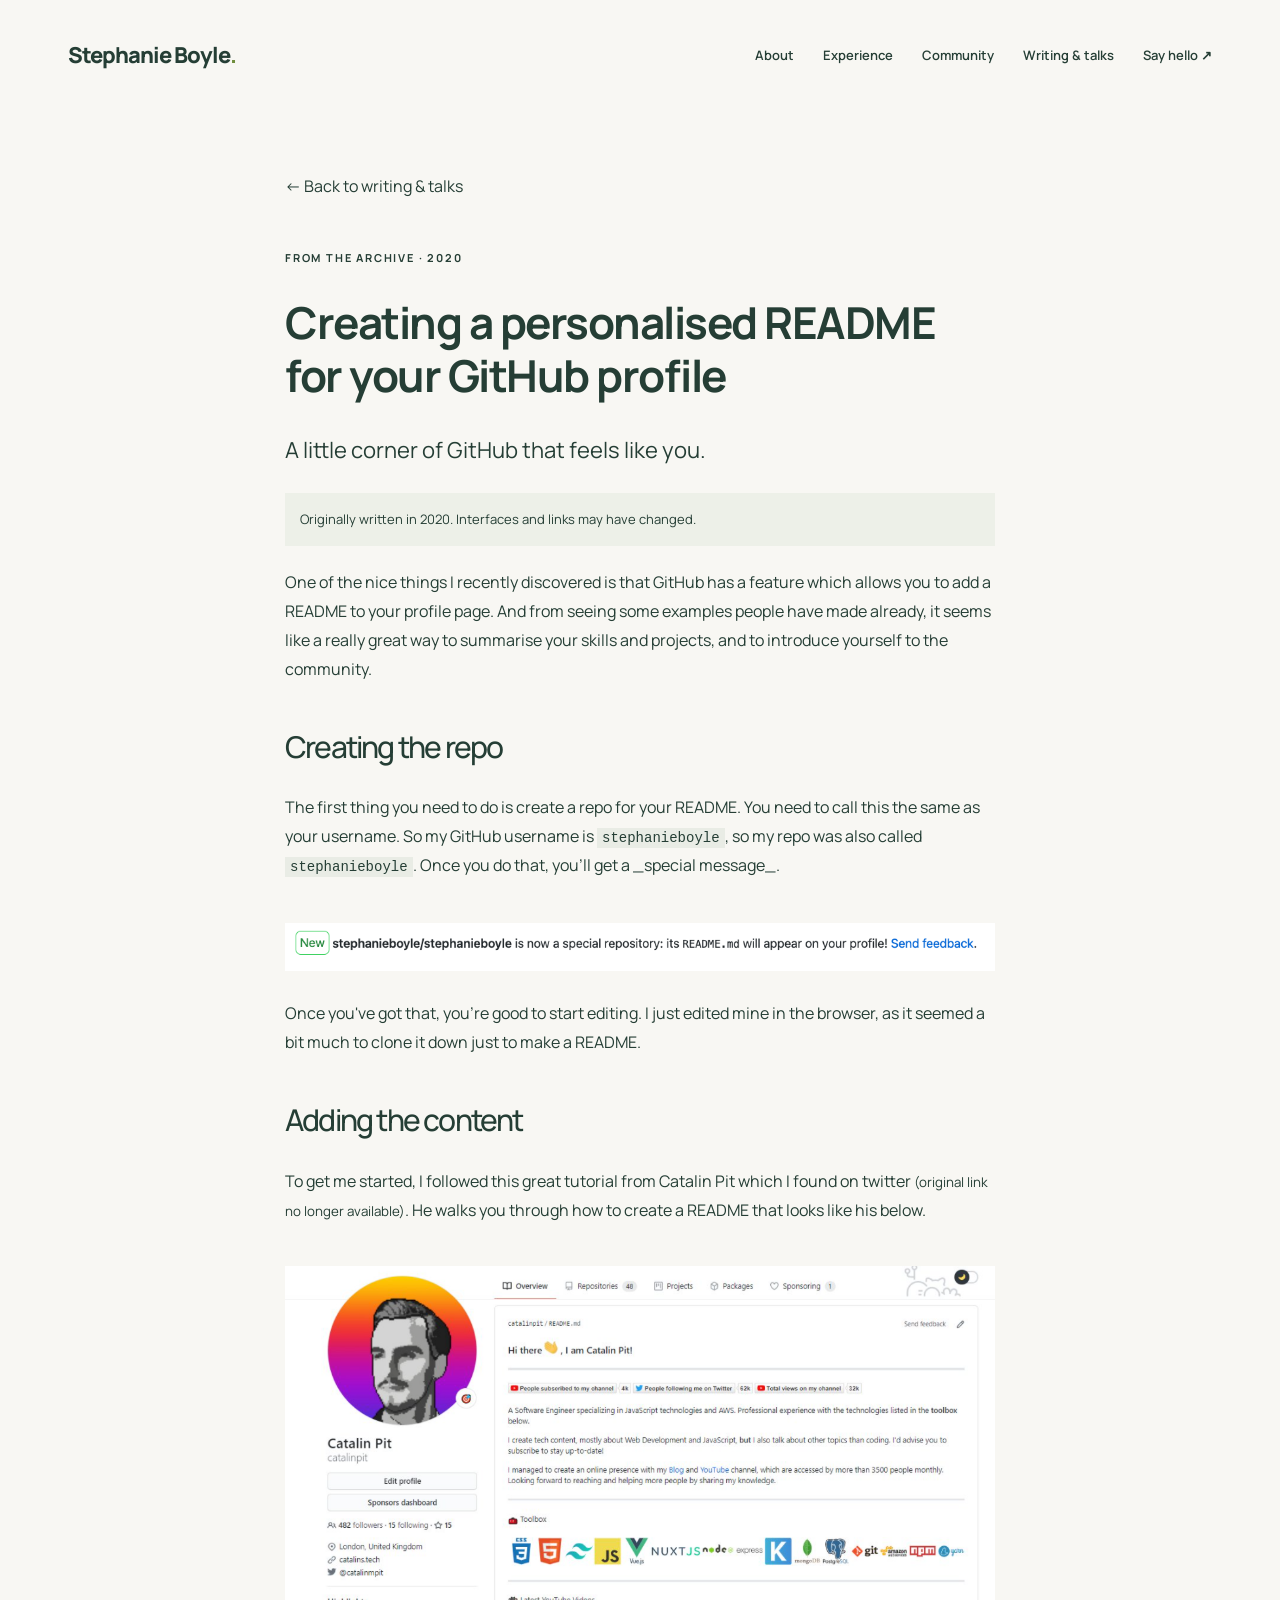
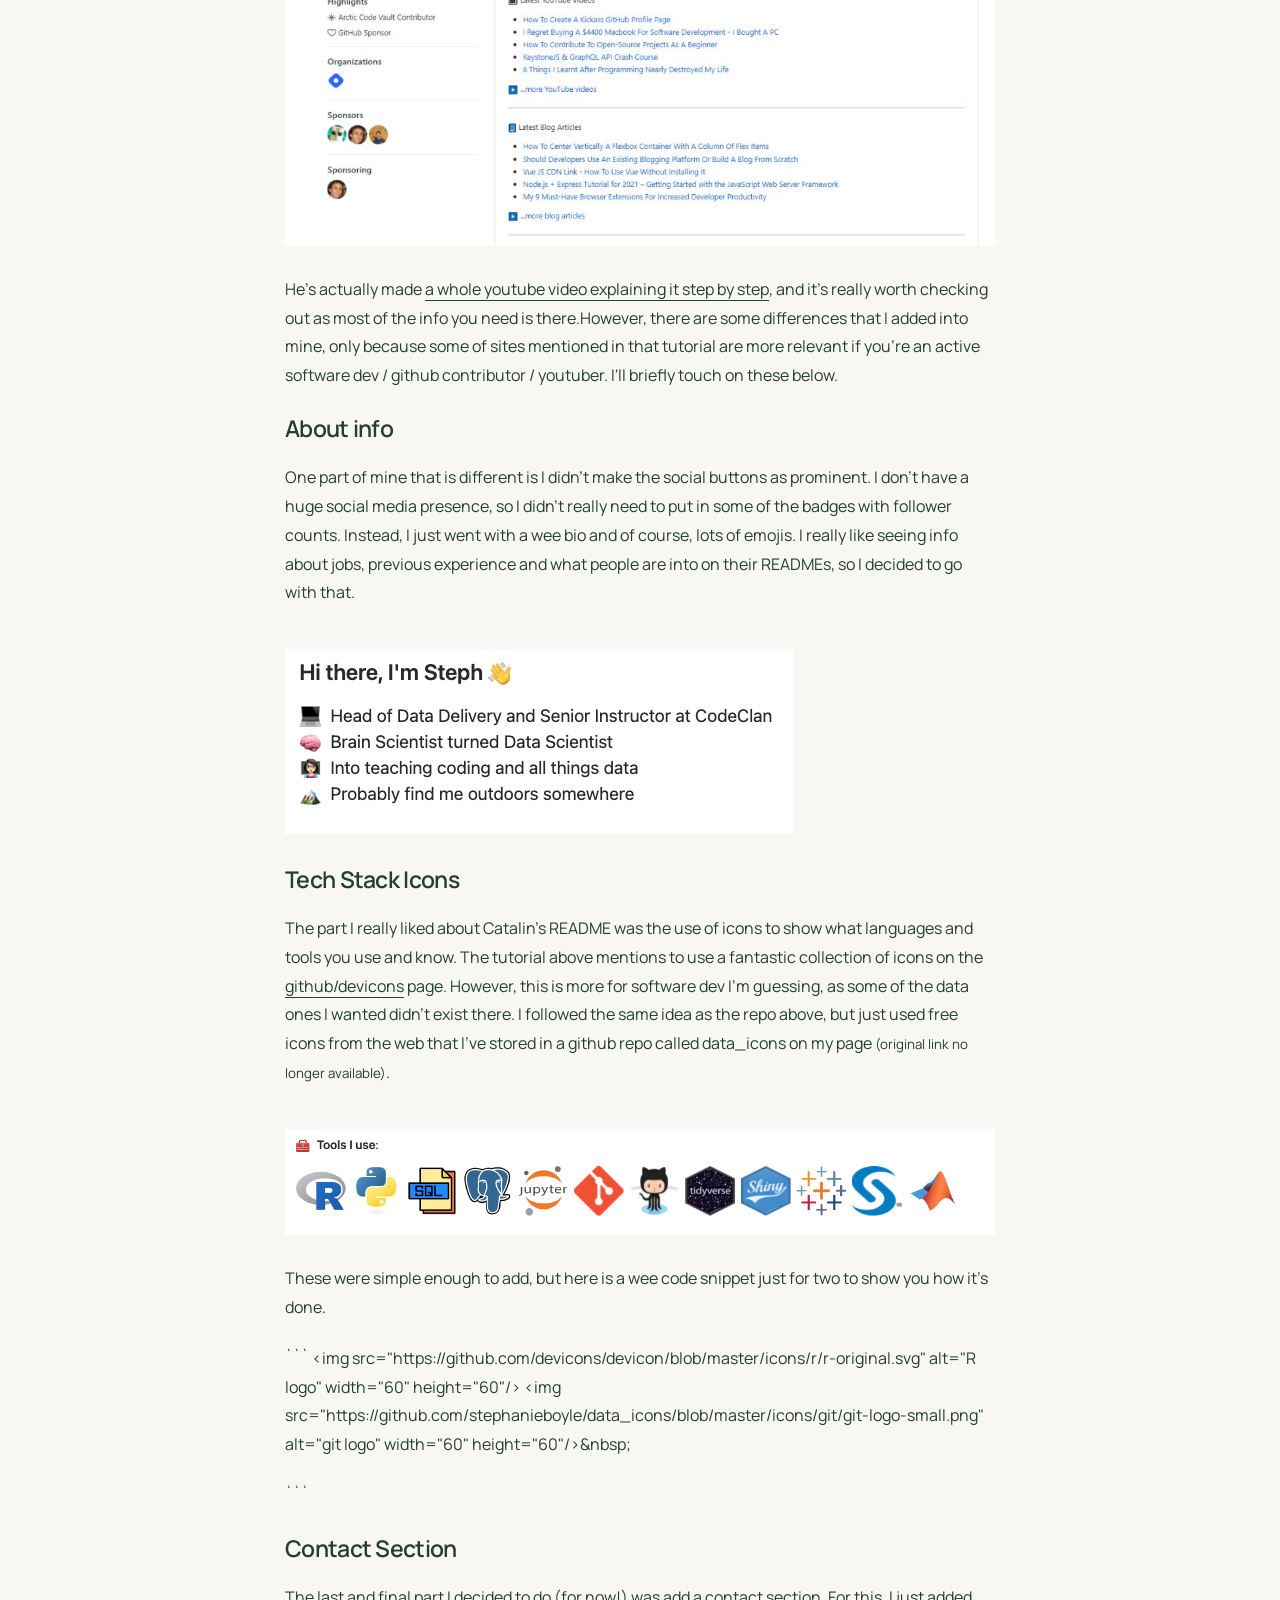
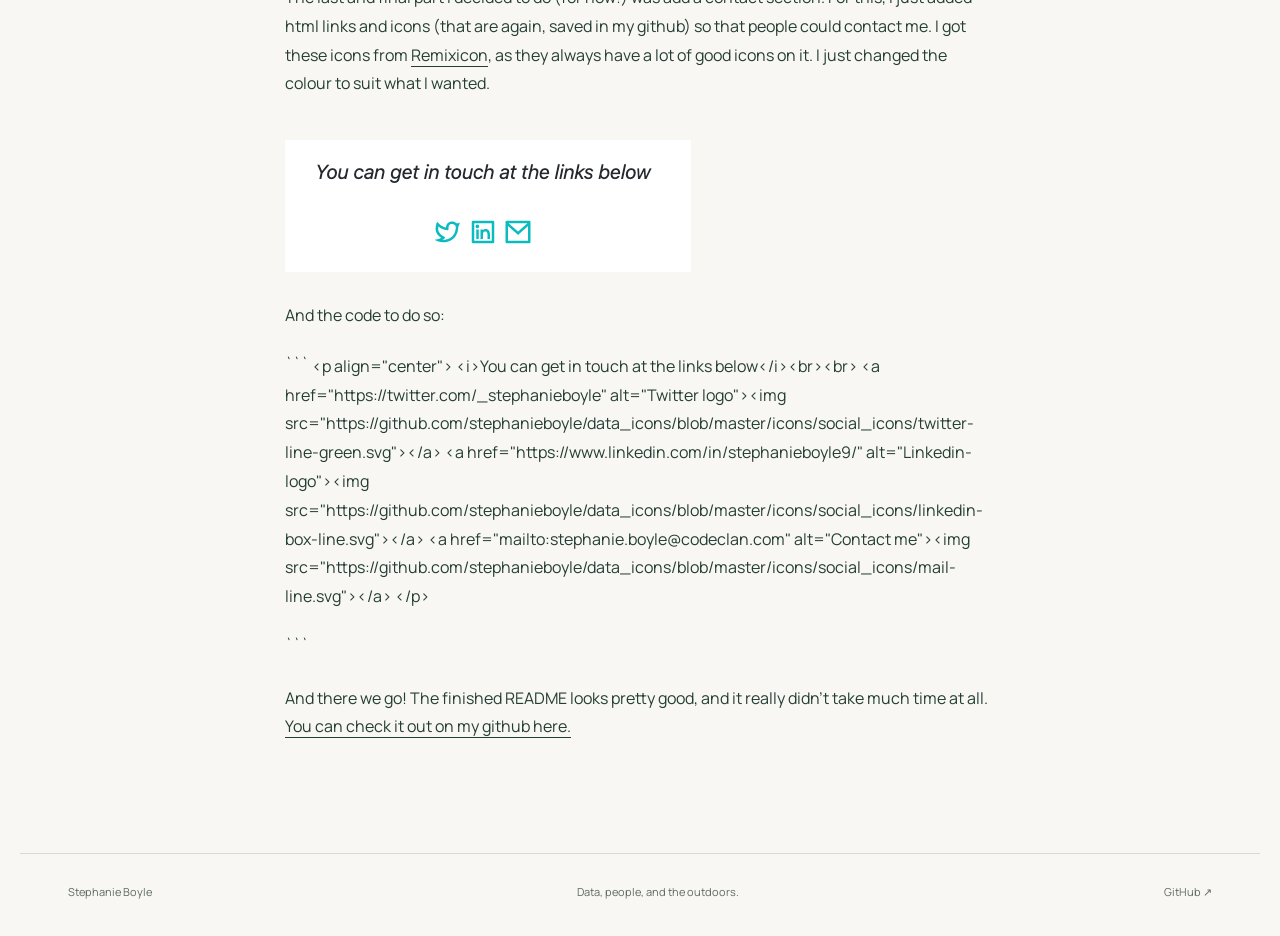
==== github-profile.html @ 8bbd8522 "Publish Stephanie Boyle portfolio" ====
<!doctype html><html lang="en"><head><meta charset="utf-8"><meta name="viewport" content="width=device-width,initial-scale=1"><meta name="description" content="Stephanie Boyle — analytics leadership, teaching and a life outdoors."><title>Creating a personalised GitHub profile | Stephanie Boyle</title><link rel="preconnect" href="https://fonts.googleapis.com"><link rel="preconnect" href="https://fonts.gstatic.com" crossorigin><link href="https://fonts.googleapis.com/css2?family=Manrope:wght@400;500;600;700;800&display=swap" rel="stylesheet"><link rel="stylesheet" href="style.css"></head><body><a class="skip" href="#main">Skip to content</a><header><a class="wordmark" href="index.html">Stephanie Boyle<span class="dot">.</span></a><nav aria-label="Main navigation"><a href="index.html#about">About</a><a href="index.html#experience">Experience</a><a href="index.html#community">Community</a><a href="index.html#sharing">Writing & talks</a><a href="index.html#contact">Say hello ↗</a></nav></header><main id="main" class="article"><a href="index.html#sharing">← Back to writing & talks</a><p class="eyebrow">FROM THE ARCHIVE · 2020</p><h1>Creating a personalised README for your GitHub profile</h1><p class="lead">A little corner of GitHub that feels like you.</p><p class="archive-note">Originally written in 2020. Interfaces and links may have changed.</p><p>One of the nice things I recently discovered is that GitHub has a feature which allows you to add a README to your profile page. And from seeing some examples people have made already, it seems like a really great way to summarise your skills and projects, and to introduce yourself to the community.</p><h2>Creating the repo</h2><p>The first thing you need to do is create a repo for your README. You need to call this the same as your username. So my GitHub username is <code>stephanieboyle</code>, so my repo was also called <code>stephanieboyle</code>. Once you do that, you&#x27;ll get a _special message_.</p><img class="article-image" loading="lazy" alt="GitHub profile tutorial screenshot" src="secret.png"><p>Once you&#x27;ve got that, you&#x27;re good to start editing. I just edited mine in the browser, as it seemed a bit much to clone it down just to make a README.</p><h2>Adding the content</h2><p>To get me started, I followed this great tutorial from Catalin Pit which I found on twitter <small>(original link no longer available)</small>. He walks you through how to create a README that looks like his below.</p><img class="article-image" loading="lazy" alt="GitHub profile tutorial screenshot" src="blog.png"><p>He&#x27;s actually made <a href="https://www.youtube.com/watch?v=p5hf8i-OzlQ&amp;list=PL4tJdkBbj_XXJgwJsoF9lIsbsZzP_qI9T&amp;index=31&amp;ab_channel=Catalin%27sTech">a whole youtube video explaining it step by step</a>, and it&#x27;s really worth checking out as most of the info you need is there.However, there are some differences that I added into mine, only because some of sites mentioned in that tutorial are more relevant if you&#x27;re an active software dev / github contributor / youtuber. I&#x27;ll briefly touch on these below.</p><h3>About info</h3><p>One part of mine that is different is I didn&#x27;t make the social buttons as prominent. I don&#x27;t have a huge social media presence, so I didn&#x27;t really need to put in some of the badges with follower counts. Instead, I just went with a wee bio and of course, lots of emojis. I really like seeing info about jobs, previous experience and what people are into on their READMEs, so I decided to go with that.</p><img class="article-image" loading="lazy" alt="GitHub profile tutorial screenshot" src="intro.png"><h3>Tech Stack Icons</h3><p>The part I really liked about Catalin&#x27;s README was the use of icons to show what languages and tools you use and know. The tutorial above mentions to use a fantastic collection of icons on the <a href="https://github.com/devicons/devicon">github/devicons</a> page. However, this is more for software dev I&#x27;m guessing, as some of the data ones I wanted didn&#x27;t exist there. I followed the same idea as the repo above, but just used free icons from the web that I&#x27;ve stored in a github repo called data_icons on my page <small>(original link no longer available)</small>.</p><img class="article-image" loading="lazy" alt="GitHub profile tutorial screenshot" src="tools.png"><p>These were simple enough to add, but here is a wee code snippet just for two to show you how it&#x27;s done.</p><p>```
&lt;img src=&quot;https://github.com/devicons/devicon/blob/master/icons/r/r-original.svg&quot; alt=&quot;R logo&quot; width=&quot;60&quot; height=&quot;60&quot;/&gt; 
&lt;img src=&quot;https://github.com/stephanieboyle/data_icons/blob/master/icons/git/git-logo-small.png&quot; alt=&quot;git logo&quot; width=&quot;60&quot; height=&quot;60&quot;/&gt;&amp;nbsp;</p><p>```</p><h3>Contact Section</h3><p>The last and final part I decided to do (for now!) was add a contact section. For this, I just added html links and icons (that are again, saved in my github) so that people could contact me. I got these icons from <a href="https://remixicon.com/">Remixicon</a>, as they always have a lot of good icons on it. I just changed the colour to suit what I wanted.</p><img class="article-image" loading="lazy" alt="GitHub profile tutorial screenshot" src="buttons.png"><p>And the code to do so:</p><p>```
  &lt;p align=&quot;center&quot;&gt;
    &lt;i&gt;You can get in touch at the links below&lt;/i&gt;&lt;br&gt;&lt;br&gt;
    &lt;a href=&quot;https://twitter.com/_stephanieboyle&quot; alt=&quot;Twitter logo&quot;&gt;&lt;img src=&quot;https://github.com/stephanieboyle/data_icons/blob/master/icons/social_icons/twitter-line-green.svg&quot;&gt;&lt;/a&gt;
    &lt;a href=&quot;https://www.linkedin.com/in/stephanieboyle9/&quot; alt=&quot;Linkedin-logo&quot;&gt;&lt;img src=&quot;https://github.com/stephanieboyle/data_icons/blob/master/icons/social_icons/linkedin-box-line.svg&quot;&gt;&lt;/a&gt;
    &lt;a href=&quot;mailto:stephanie.boyle@codeclan.com&quot; alt=&quot;Contact me&quot;&gt;&lt;img src=&quot;https://github.com/stephanieboyle/data_icons/blob/master/icons/social_icons/mail-line.svg&quot;&gt;&lt;/a&gt;
  &lt;/p&gt;</p><p>```</p><p>And there we go! The finished README looks pretty good, and it really didn&#x27;t take much time at all. <a href="https://github.com/stephanieboyle">You can check it out on my github here.</a></p></main><footer><span>Stephanie Boyle</span><span>Data, people, and the outdoors.</span><a href="https://github.com/stephanieboyle">GitHub ↗</a></footer></body></html>
---- style.css ----
:root{--paper:#f8f7f3;--ink:#253e35;--muted:#5d6962;--line:#d6dbd3;--accent:#e4e9e0}*{box-sizing:border-box}html{scroll-behavior:smooth;scroll-padding-top:30px}body{margin:0;background:var(--paper);color:var(--ink);font-family:Manrope,Arial,sans-serif;font-size:16px;line-height:1.8}a{color:inherit;text-decoration:none}a:hover{text-decoration:underline;text-underline-offset:5px}a:focus-visible{outline:3px solid #789b36;outline-offset:6px}header,main,footer{max-width:1240px;margin:auto}header{padding:36px 48px;display:flex;align-items:center;justify-content:space-between;gap:24px}.wordmark{font-size:22px;font-weight:800;letter-spacing:-1px}.dot{color:#6f8d3b}nav{display:flex;gap:29px;font-size:13px;font-weight:600}.hero{padding:80px 48px 110px;display:grid;grid-template-columns:1.25fr 1fr;gap:75px;align-items:center}.eyebrow,.number{font-size:11px;letter-spacing:1.8px;font-weight:700;line-height:1.5}.eyebrow{margin:0 0 25px}.hero h1{font-size:clamp(48px,5.5vw,76px);font-weight:500;letter-spacing:-4px;line-height:1.1;margin:24px 0}.intro{font-size:clamp(25px,3vw,38px);line-height:1.35;letter-spacing:-1.4px;margin:0 0 24px}.hero-copy{max-width:360px;color:var(--muted);margin-bottom:34px}.button{background:var(--ink);color:white;padding:15px 22px;display:inline-flex;align-items:center;gap:27px;font-size:13px;font-weight:600}.button:hover{background:#3c594b;text-decoration:none}.portrait{margin:0;transform:none}.portrait img{display:block;width:100%;height:auto;aspect-ratio:4/4.7;object-fit:cover;object-position:48% center}.portrait figcaption{font-size:11px;margin-top:13px;text-align:center;color:var(--muted)}.section{padding:85px 48px;border-top:1px solid var(--line)}h2{font-size:clamp(30px,3.8vw,46px);line-height:1.23;letter-spacing:-1.8px;font-weight:500;margin:0 0 28px}p{margin:0 0 22px}.about{display:grid;grid-template-columns:1fr 2fr;gap:65px}.about>div{max-width:670px}.about p:not(.eyebrow){color:var(--muted)}.text-link{font-size:13px;font-weight:700;display:inline-block;border-bottom:1px solid var(--ink);padding-bottom:3px}.section-heading{max-width:650px;margin-bottom:45px}.section-heading>p:not(.eyebrow),.earlier>p:not(.eyebrow){color:var(--muted);max-width:650px}.chapters{display:grid;grid-template-columns:repeat(3,1fr);gap:38px}.chapters article{border-top:2px solid var(--ink);padding-top:23px}.number{letter-spacing:1px;color:var(--muted);font-size:10px;margin-bottom:26px}h3{font-weight:600;font-size:23px;line-height:1.4;letter-spacing:-.7px;margin:0 0 19px}.chapters article>p:not(.number){font-size:14px;color:var(--muted)}.chapters .meta{font-size:11px!important;margin-top:25px}.sharing{background:#edf0e8}.sharing-row{padding:27px 0;border-top:1px solid #cbd2c5;display:grid;grid-template-columns:1fr 2fr auto;gap:26px;align-items:start}.sharing-row .eyebrow{font-size:9px;letter-spacing:1px;margin-top:6px}.sharing-row h3{font-size:21px;margin-bottom:9px}.sharing-row p:not(.eyebrow){font-size:14px;color:var(--muted);margin-bottom:0}.sharing-row>a{font-size:12px;white-space:nowrap;margin-top:7px;text-decoration:underline;text-underline-offset:5px}.project-links{margin-top:35px}.project-links a{display:grid;grid-template-columns:1fr 1fr 25px;gap:20px;border-top:1px solid var(--line);padding:22px 0}.project-links small{color:var(--muted)}.project-links b{font-weight:400}.contact{margin:0 48px 80px;background:var(--accent);padding:65px}.contact h2{font-size:52px}.contact>p:not(.eyebrow){max-width:480px}.contact>div{display:flex;gap:30px;align-items:center;flex-wrap:wrap}footer{display:flex;justify-content:space-between;gap:20px;padding:28px 48px 35px;border-top:1px solid var(--line);font-size:11px;color:var(--muted)}.skip{position:absolute;left:10px;top:-100px;background:white;padding:10px}.skip:focus{top:10px}.article{max-width:780px;padding:60px 35px 90px}.article h1{font-size:44px;line-height:1.2;letter-spacing:-1.5px}.article .eyebrow{margin-top:50px}.article h2{margin-top:45px;font-size:30px}.article-image{max-width:100%;height:auto;margin:20px 0}.article p a{border-bottom:1px solid}.archive-note{padding:15px;background:#edf0e8;font-size:13px}.lead{font-size:22px}code{font-size:14px;background:#e9ece5;padding:2px 5px}@media(max-width:760px){header{padding:25px;align-items:start;flex-direction:column;gap:15px}nav{gap:18px;flex-wrap:wrap;font-size:11px}.hero{padding:50px 25px 65px;gap:38px;grid-template-columns:1fr}.hero h1{letter-spacing:-2.5px}.portrait{max-width:410px;width:85%;margin:0 auto}.portrait img{aspect-ratio:1/1}.section{padding:55px 25px}.about{grid-template-columns:1fr;gap:8px}.chapters{grid-template-columns:1fr;gap:25px}.chapters article{padding-top:18px}.sharing-row{grid-template-columns:1fr;gap:8px}.sharing-row .eyebrow{margin-bottom:4px}.sharing-row>a{justify-self:start}.project-links a{grid-template-columns:1fr 25px;gap:3px}.project-links small{grid-column:1;grid-row:2}.project-links b{grid-column:2;grid-row:1}.contact{margin:0 20px 45px;padding:35px 25px}.contact h2{font-size:38px}footer{padding:25px;flex-wrap:wrap}footer span:nth-child(2){display:none}}@media(prefers-reduced-motion:reduce){html{scroll-behavior:auto}}

.community-list article{display:flex;justify-content:space-between;gap:25px;padding:24px 0;border-top:1px solid var(--line)}.community-list h3{font-size:21px;margin-bottom:5px}.community-list p{margin:0;color:var(--muted);font-size:14px}.community-list .meta{white-space:nowrap;font-size:12px;padding-top:5px}@media(max-width:760px){.community-list article{gap:12px;flex-wrap:wrap}.community-list h3{font-size:19px}nav{gap:14px}}

.timeline-entry{display:grid;grid-template-columns:170px 1fr;gap:32px;position:relative}.timeline-date{font-size:13px;font-weight:600;padding-top:4px}.timeline-content{position:relative;border-left:1px solid #bac6b5;padding:0 0 48px 38px;max-width:770px}.timeline-content:before{content:"";position:absolute;left:-6px;top:9px;width:11px;height:11px;border-radius:50%;background:var(--ink);box-shadow:0 0 0 6px var(--paper)}.timeline-company{font-size:12px;font-weight:700;letter-spacing:1px;margin:0 0 8px}.timeline-content h3{font-size:25px;margin-bottom:18px}.timeline-content>p:not(.timeline-company){font-size:15px;color:var(--muted)}.timeline-content ul{padding-left:18px;color:var(--muted);font-size:14px;margin:0 0 22px}.timeline-content li{padding-left:4px;margin-bottom:8px}.timeline-content .timeline-stack{font-size:11px!important;line-height:1.8;margin-bottom:0}.timeline-entry:last-child .timeline-content{padding-bottom:10px}.education{border-top:1px solid var(--line);margin-top:45px;padding-top:35px;display:grid;grid-template-columns:170px 1fr;gap:32px}.education>h3{font-size:18px;line-height:1.5}.education article{display:grid;grid-template-columns:100px 1fr;gap:22px;margin-bottom:20px;font-size:13px}.education article span{color:var(--muted);font-size:12px;padding-top:2px}.education article p{margin:0;color:var(--muted)}.education article strong{font-weight:600;color:var(--ink)}@media(max-width:760px){.timeline-entry{grid-template-columns:1fr;gap:12px}.timeline-date{margin-bottom:0;padding-left:30px}.timeline-content{padding-left:30px;margin-left:5px;padding-bottom:35px}.timeline-content h3{font-size:22px}.education{grid-template-columns:1fr;gap:10px}.education article{grid-template-columns:85px 1fr;gap:10px}}

header:has(>nav:only-child){justify-content:flex-end}.hero-copy{max-width:420px;font-size:18px;line-height:1.75}

/* Alternate section colours and keep the same heading treatment throughout. */
#about,#community,.earlier{background:#edf0e8}
#experience,#sharing,.contact{background:var(--paper)}
.about>h2{color:var(--ink);font-size:clamp(30px,3.8vw,46px);font-weight:500;line-height:1.23;letter-spacing:-1.8px}
.contact{margin:0;padding:85px 48px;border-top:1px solid var(--line)}
.contact h2{font-size:clamp(30px,3.8vw,46px)}
@media(max-width:760px){.contact{margin:0;padding:55px 25px}.about{gap:8px}}

.section-end-link{text-align:center;margin-top:36px}.sharing-row .eyebrow{font-size:12px;letter-spacing:.5px;line-height:1.7}.contact .button{background:var(--ink);color:white}.contact .button:hover{background:#3c594b}
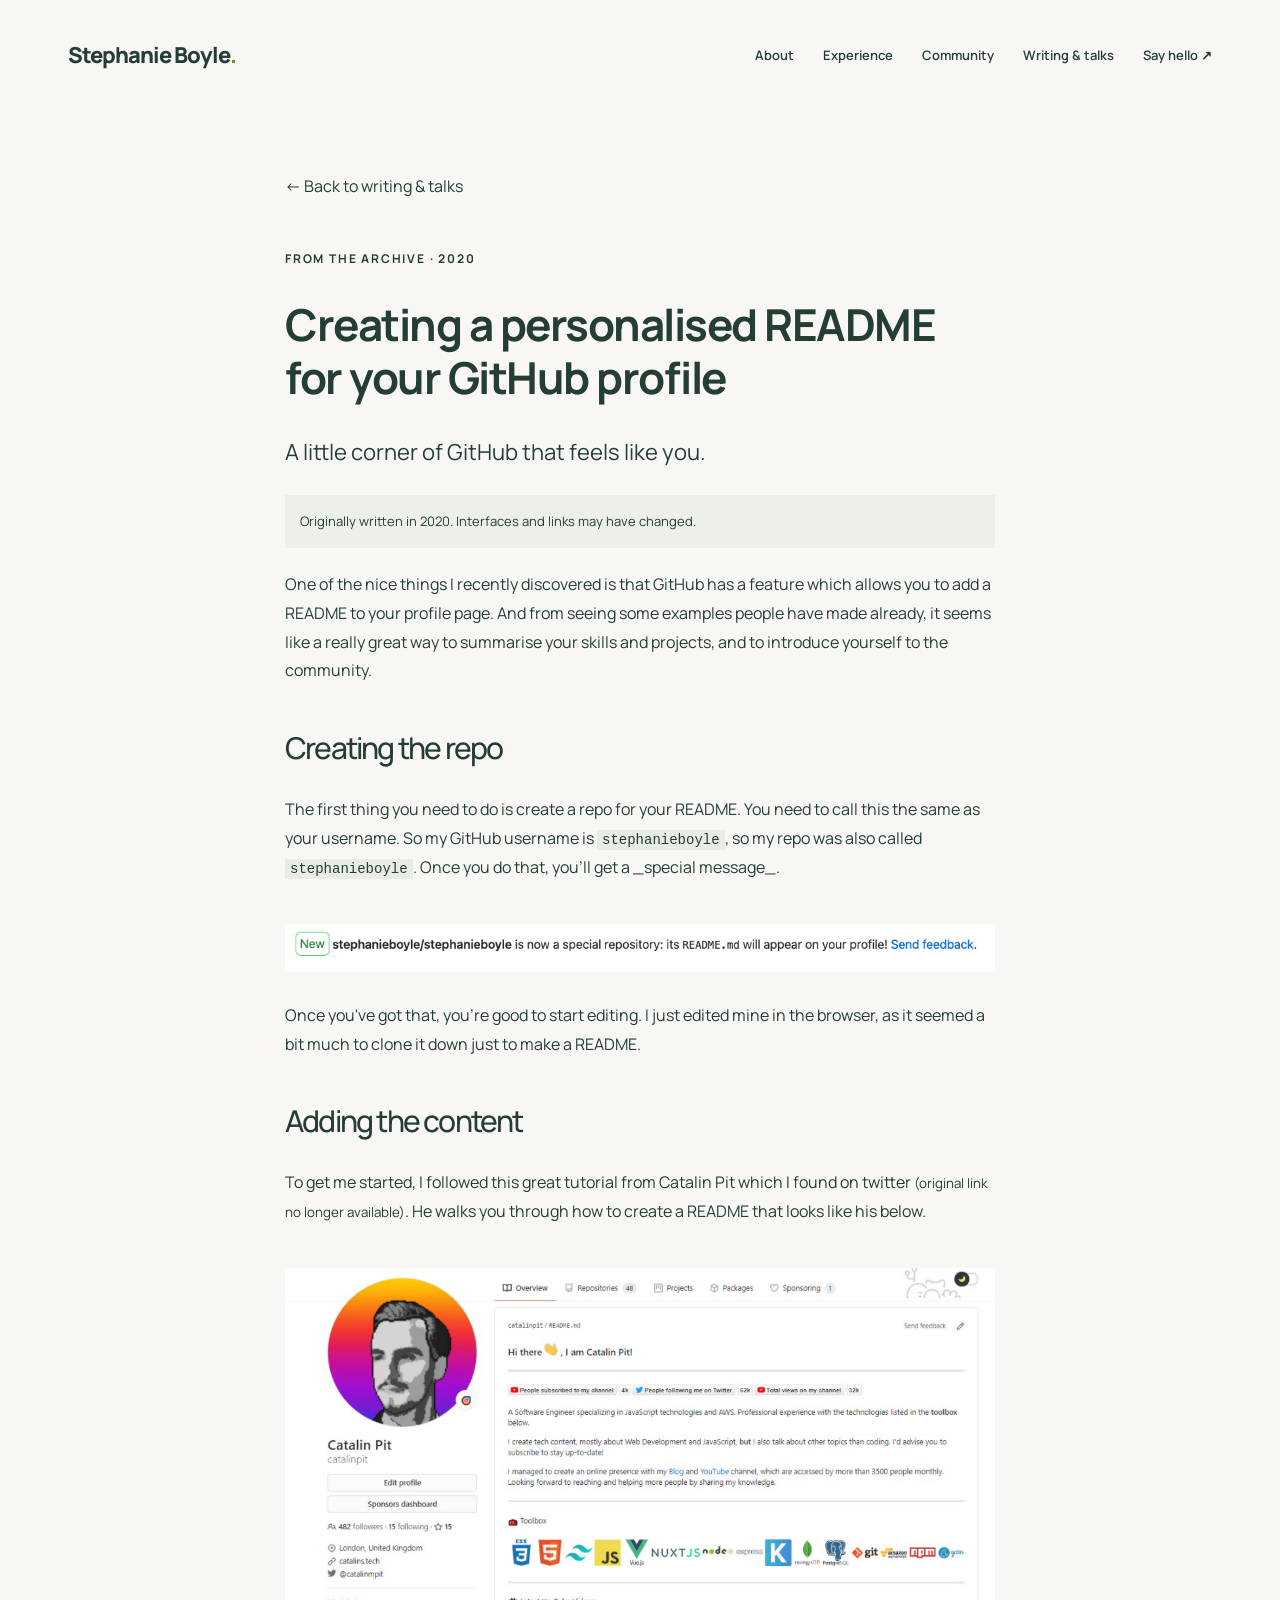
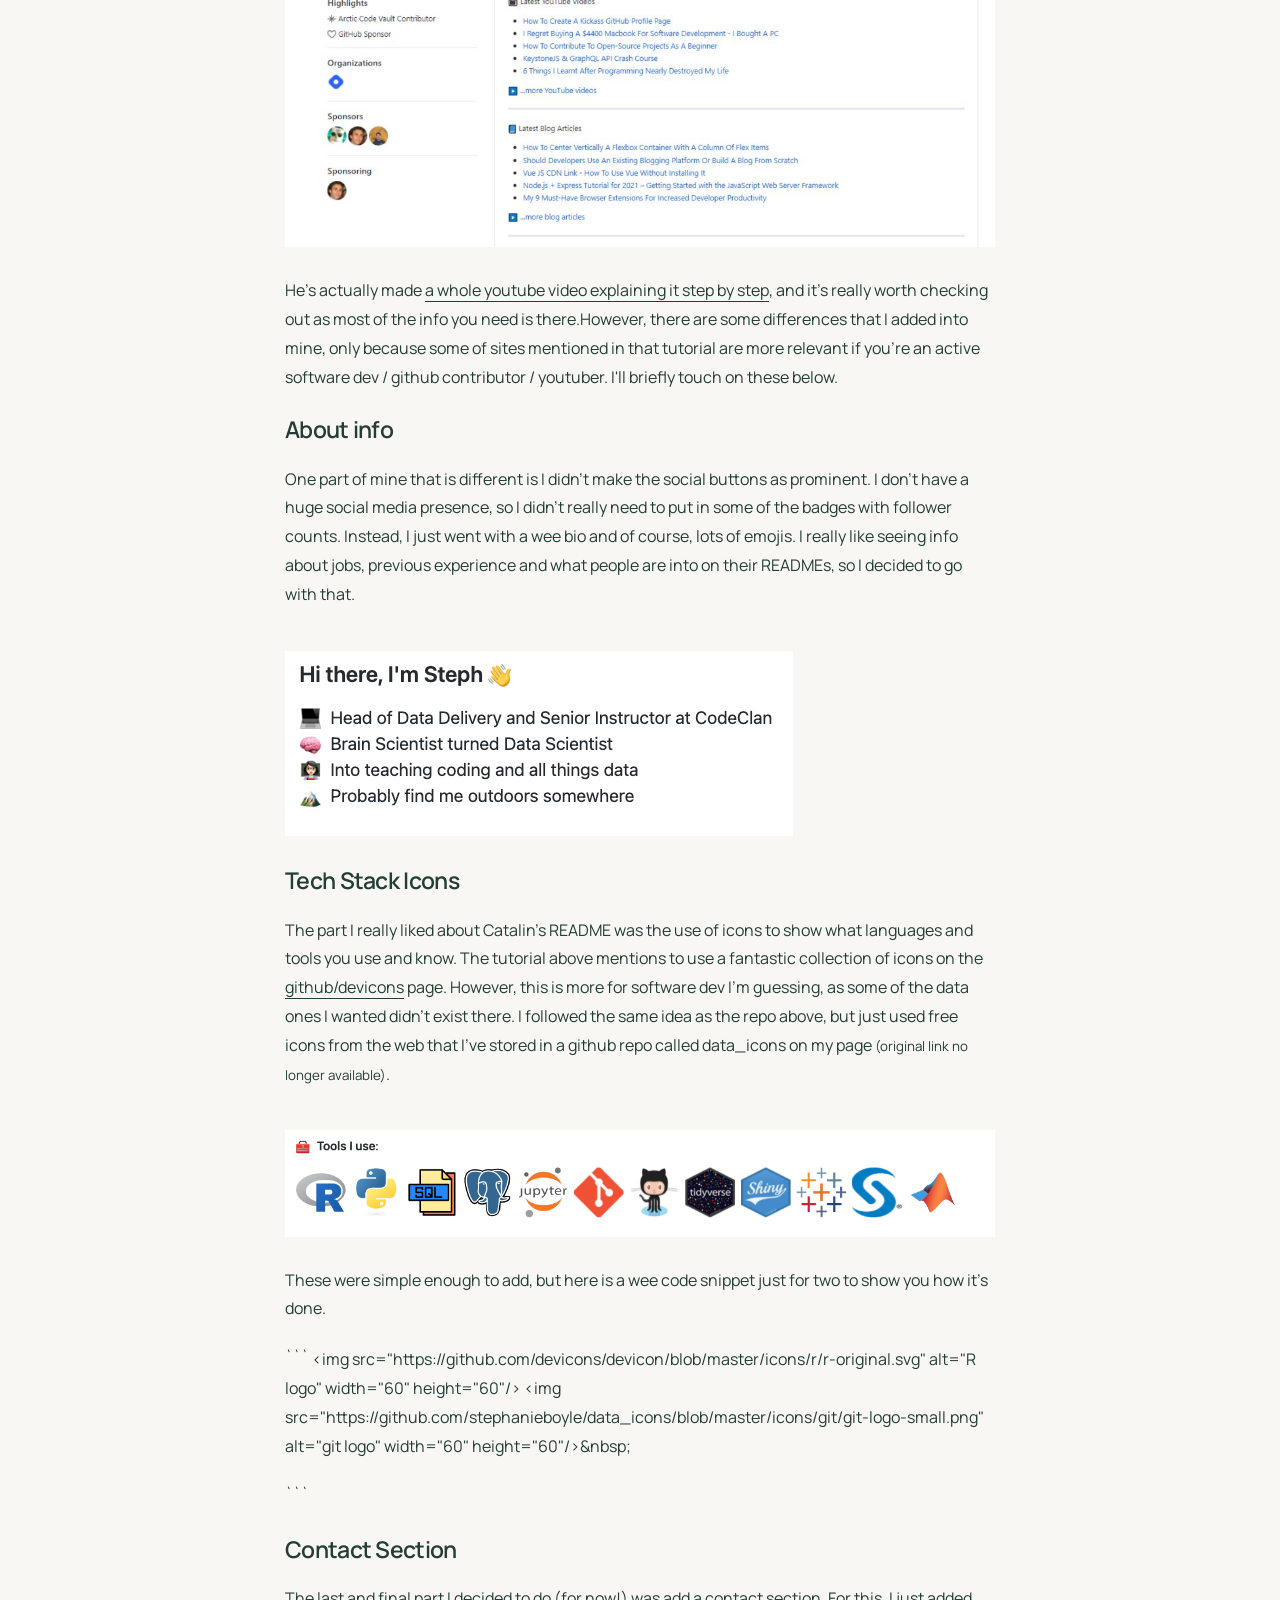
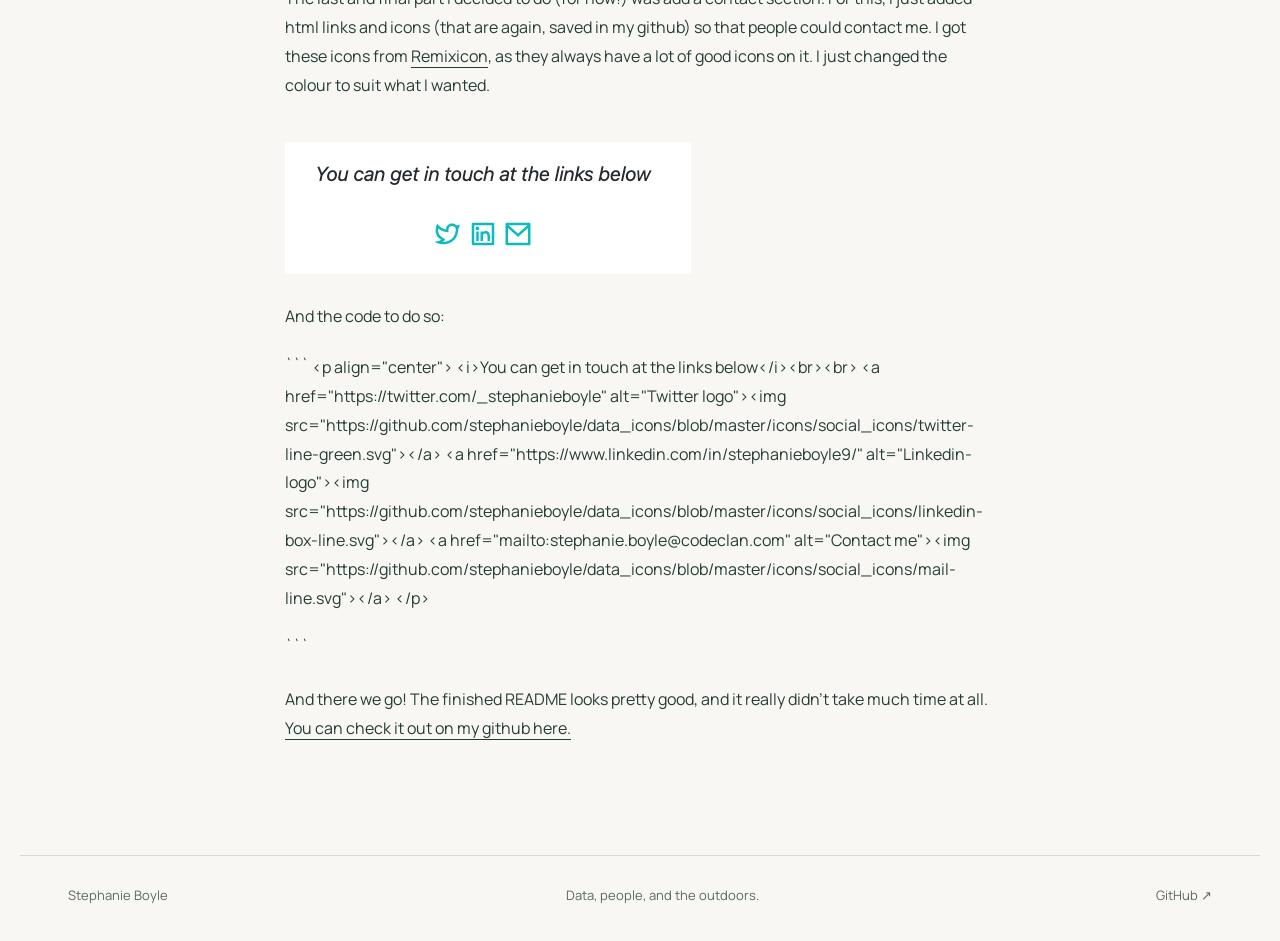
==== commit c603ddc5: "Add archive thumbnails and update page title" ====
--- a/github-profile.html
+++ b/github-profile.html
@@ -1,4 +1,4 @@
-<!doctype html><html lang="en"><head><meta charset="utf-8"><meta name="viewport" content="width=device-width,initial-scale=1"><meta name="description" content="Stephanie Boyle — analytics leadership, teaching and a life outdoors."><title>Creating a personalised GitHub profile | Stephanie Boyle</title><link rel="preconnect" href="https://fonts.googleapis.com"><link rel="preconnect" href="https://fonts.gstatic.com" crossorigin><link href="https://fonts.googleapis.com/css2?family=Manrope:wght@400;500;600;700;800&display=swap" rel="stylesheet"><link rel="stylesheet" href="style.css"></head><body><a class="skip" href="#main">Skip to content</a><header><a class="wordmark" href="index.html">Stephanie Boyle<span class="dot">.</span></a><nav aria-label="Main navigation"><a href="index.html#about">About</a><a href="index.html#experience">Experience</a><a href="index.html#community">Community</a><a href="index.html#sharing">Writing & talks</a><a href="index.html#contact">Say hello ↗</a></nav></header><main id="main" class="article"><a href="index.html#sharing">← Back to writing & talks</a><p class="eyebrow">FROM THE ARCHIVE · 2020</p><h1>Creating a personalised README for your GitHub profile</h1><p class="lead">A little corner of GitHub that feels like you.</p><p class="archive-note">Originally written in 2020. Interfaces and links may have changed.</p><p>One of the nice things I recently discovered is that GitHub has a feature which allows you to add a README to your profile page. And from seeing some examples people have made already, it seems like a really great way to summarise your skills and projects, and to introduce yourself to the community.</p><h2>Creating the repo</h2><p>The first thing you need to do is create a repo for your README. You need to call this the same as your username. So my GitHub username is <code>stephanieboyle</code>, so my repo was also called <code>stephanieboyle</code>. Once you do that, you&#x27;ll get a _special message_.</p><img class="article-image" loading="lazy" alt="GitHub profile tutorial screenshot" src="secret.png"><p>Once you&#x27;ve got that, you&#x27;re good to start editing. I just edited mine in the browser, as it seemed a bit much to clone it down just to make a README.</p><h2>Adding the content</h2><p>To get me started, I followed this great tutorial from Catalin Pit which I found on twitter <small>(original link no longer available)</small>. He walks you through how to create a README that looks like his below.</p><img class="article-image" loading="lazy" alt="GitHub profile tutorial screenshot" src="blog.png"><p>He&#x27;s actually made <a href="https://www.youtube.com/watch?v=p5hf8i-OzlQ&amp;list=PL4tJdkBbj_XXJgwJsoF9lIsbsZzP_qI9T&amp;index=31&amp;ab_channel=Catalin%27sTech">a whole youtube video explaining it step by step</a>, and it&#x27;s really worth checking out as most of the info you need is there.However, there are some differences that I added into mine, only because some of sites mentioned in that tutorial are more relevant if you&#x27;re an active software dev / github contributor / youtuber. I&#x27;ll briefly touch on these below.</p><h3>About info</h3><p>One part of mine that is different is I didn&#x27;t make the social buttons as prominent. I don&#x27;t have a huge social media presence, so I didn&#x27;t really need to put in some of the badges with follower counts. Instead, I just went with a wee bio and of course, lots of emojis. I really like seeing info about jobs, previous experience and what people are into on their READMEs, so I decided to go with that.</p><img class="article-image" loading="lazy" alt="GitHub profile tutorial screenshot" src="intro.png"><h3>Tech Stack Icons</h3><p>The part I really liked about Catalin&#x27;s README was the use of icons to show what languages and tools you use and know. The tutorial above mentions to use a fantastic collection of icons on the <a href="https://github.com/devicons/devicon">github/devicons</a> page. However, this is more for software dev I&#x27;m guessing, as some of the data ones I wanted didn&#x27;t exist there. I followed the same idea as the repo above, but just used free icons from the web that I&#x27;ve stored in a github repo called data_icons on my page <small>(original link no longer available)</small>.</p><img class="article-image" loading="lazy" alt="GitHub profile tutorial screenshot" src="tools.png"><p>These were simple enough to add, but here is a wee code snippet just for two to show you how it&#x27;s done.</p><p>```
+<!doctype html><html lang="en"><head><meta charset="utf-8"><meta name="viewport" content="width=device-width,initial-scale=1"><meta name="description" content="Stephanie Boyle — analytics leadership, teaching and a life outdoors."><title>Analytics Lead | Product Analytics &amp; Data Science | Building Teams &amp; Data Products | Outdoors Obsessed 🌍</title><link rel="preconnect" href="https://fonts.googleapis.com"><link rel="preconnect" href="https://fonts.gstatic.com" crossorigin><link href="https://fonts.googleapis.com/css2?family=Manrope:wght@400;500;600;700;800&display=swap" rel="stylesheet"><link rel="stylesheet" href="style.css"></head><body><a class="skip" href="#main">Skip to content</a><header><a class="wordmark" href="index.html">Stephanie Boyle<span class="dot">.</span></a><nav aria-label="Main navigation"><a href="index.html#about">About</a><a href="index.html#experience">Experience</a><a href="index.html#community">Community</a><a href="index.html#sharing">Writing & talks</a><a href="index.html#contact">Say hello ↗</a></nav></header><main id="main" class="article"><a href="index.html#sharing">← Back to writing & talks</a><p class="eyebrow">FROM THE ARCHIVE · 2020</p><h1>Creating a personalised README for your GitHub profile</h1><p class="lead">A little corner of GitHub that feels like you.</p><p class="archive-note">Originally written in 2020. Interfaces and links may have changed.</p><p>One of the nice things I recently discovered is that GitHub has a feature which allows you to add a README to your profile page. And from seeing some examples people have made already, it seems like a really great way to summarise your skills and projects, and to introduce yourself to the community.</p><h2>Creating the repo</h2><p>The first thing you need to do is create a repo for your README. You need to call this the same as your username. So my GitHub username is <code>stephanieboyle</code>, so my repo was also called <code>stephanieboyle</code>. Once you do that, you&#x27;ll get a _special message_.</p><img class="article-image" loading="lazy" alt="GitHub profile tutorial screenshot" src="secret.png"><p>Once you&#x27;ve got that, you&#x27;re good to start editing. I just edited mine in the browser, as it seemed a bit much to clone it down just to make a README.</p><h2>Adding the content</h2><p>To get me started, I followed this great tutorial from Catalin Pit which I found on twitter <small>(original link no longer available)</small>. He walks you through how to create a README that looks like his below.</p><img class="article-image" loading="lazy" alt="GitHub profile tutorial screenshot" src="blog.png"><p>He&#x27;s actually made <a href="https://www.youtube.com/watch?v=p5hf8i-OzlQ&amp;list=PL4tJdkBbj_XXJgwJsoF9lIsbsZzP_qI9T&amp;index=31&amp;ab_channel=Catalin%27sTech">a whole youtube video explaining it step by step</a>, and it&#x27;s really worth checking out as most of the info you need is there.However, there are some differences that I added into mine, only because some of sites mentioned in that tutorial are more relevant if you&#x27;re an active software dev / github contributor / youtuber. I&#x27;ll briefly touch on these below.</p><h3>About info</h3><p>One part of mine that is different is I didn&#x27;t make the social buttons as prominent. I don&#x27;t have a huge social media presence, so I didn&#x27;t really need to put in some of the badges with follower counts. Instead, I just went with a wee bio and of course, lots of emojis. I really like seeing info about jobs, previous experience and what people are into on their READMEs, so I decided to go with that.</p><img class="article-image" loading="lazy" alt="GitHub profile tutorial screenshot" src="intro.png"><h3>Tech Stack Icons</h3><p>The part I really liked about Catalin&#x27;s README was the use of icons to show what languages and tools you use and know. The tutorial above mentions to use a fantastic collection of icons on the <a href="https://github.com/devicons/devicon">github/devicons</a> page. However, this is more for software dev I&#x27;m guessing, as some of the data ones I wanted didn&#x27;t exist there. I followed the same idea as the repo above, but just used free icons from the web that I&#x27;ve stored in a github repo called data_icons on my page <small>(original link no longer available)</small>.</p><img class="article-image" loading="lazy" alt="GitHub profile tutorial screenshot" src="tools.png"><p>These were simple enough to add, but here is a wee code snippet just for two to show you how it&#x27;s done.</p><p>```
 &lt;img src=&quot;https://github.com/devicons/devicon/blob/master/icons/r/r-original.svg&quot; alt=&quot;R logo&quot; width=&quot;60&quot; height=&quot;60&quot;/&gt; 
 &lt;img src=&quot;https://github.com/stephanieboyle/data_icons/blob/master/icons/git/git-logo-small.png&quot; alt=&quot;git logo&quot; width=&quot;60&quot; height=&quot;60&quot;/&gt;&amp;nbsp;</p><p>```</p><h3>Contact Section</h3><p>The last and final part I decided to do (for now!) was add a contact section. For this, I just added html links and icons (that are again, saved in my github) so that people could contact me. I got these icons from <a href="https://remixicon.com/">Remixicon</a>, as they always have a lot of good icons on it. I just changed the colour to suit what I wanted.</p><img class="article-image" loading="lazy" alt="GitHub profile tutorial screenshot" src="buttons.png"><p>And the code to do so:</p><p>```
   &lt;p align=&quot;center&quot;&gt;
--- a/style.css
+++ b/style.css
@@ -15,3 +15,16 @@
 @media(max-width:760px){.contact{margin:0;padding:55px 25px}.about{gap:8px}}
 
 .section-end-link{text-align:center;margin-top:36px}.sharing-row .eyebrow{font-size:12px;letter-spacing:.5px;line-height:1.7}.contact .button{background:var(--ink);color:white}.contact .button:hover{background:#3c594b}
+/* Keep the portrait within the height of the introduction. */
+@media(min-width:761px){.hero{align-items:stretch}.portrait{position:relative;height:100%;min-height:0;align-self:stretch}.portrait img{position:absolute;top:0;right:0;height:100%;width:100%;aspect-ratio:auto;object-fit:cover}.portrait figcaption{position:absolute;top:100%;left:0;right:0;margin-top:13px}}
+
+@media(min-width:761px){.portrait img{object-fit:contain;object-position:center top}}
+
+button.button{border:0;border-radius:0;font-family:inherit;line-height:inherit;cursor:pointer}.button[hidden]{display:none}button:focus-visible{outline:3px solid #789b36;outline-offset:6px}#email-contact:empty{display:none}
+
+.hero-current{font-size:12px;line-height:1.8;color:var(--muted);max-width:420px;margin:-12px 0 28px}.role-details summary{cursor:pointer;font-size:13px;font-weight:600;text-decoration:underline;text-underline-offset:4px;margin-bottom:20px}.role-details[open] summary{margin-bottom:18px}.role-details ul{font-size:14px;color:var(--muted);padding-left:18px}.role-details .timeline-stack{font-size:11px;color:var(--muted)}.leadership-story{margin:45px 0;padding:32px 36px;background:#edf0e8;max-width:100%}.leadership-story h3{font-size:26px}.leadership-story>p:not(.eyebrow){max-width:740px;font-size:15px;color:var(--muted)}.leadership-story>p:last-child{margin-bottom:0}@media(max-width:760px){.leadership-story{padding:25px}.hero-current{margin-top:-10px}}
+
+/* Readable supporting text and centred contact section. */
+.hero-current{font-size:14px}.eyebrow,.number{font-size:12px}.portrait figcaption{font-size:13px}.timeline-date,.timeline-company,.timeline-content .timeline-stack,.role-details .timeline-stack{font-size:13px!important}.education article,.education article span,.community-list .meta{font-size:14px}.sharing-row .eyebrow{font-size:14px}.text-link,.button,.sharing-row>a{font-size:14px}footer{font-size:13px}.contact{text-align:center}.contact>p{margin-left:auto;margin-right:auto}.contact>div{justify-content:center}
+
+.sharing-content{display:grid;grid-template-columns:120px 1fr;gap:22px;align-items:start}.sharing-thumb{display:block;width:120px;height:90px;object-fit:contain;background:#e6e9e1}.sharing-row{grid-template-columns:155px 1fr auto}@media(max-width:900px){.sharing-row{grid-template-columns:1fr}.sharing-content{grid-template-columns:120px 1fr}}@media(max-width:480px){.sharing-content{grid-template-columns:90px 1fr;gap:15px}.sharing-thumb{width:90px;height:75px}}
